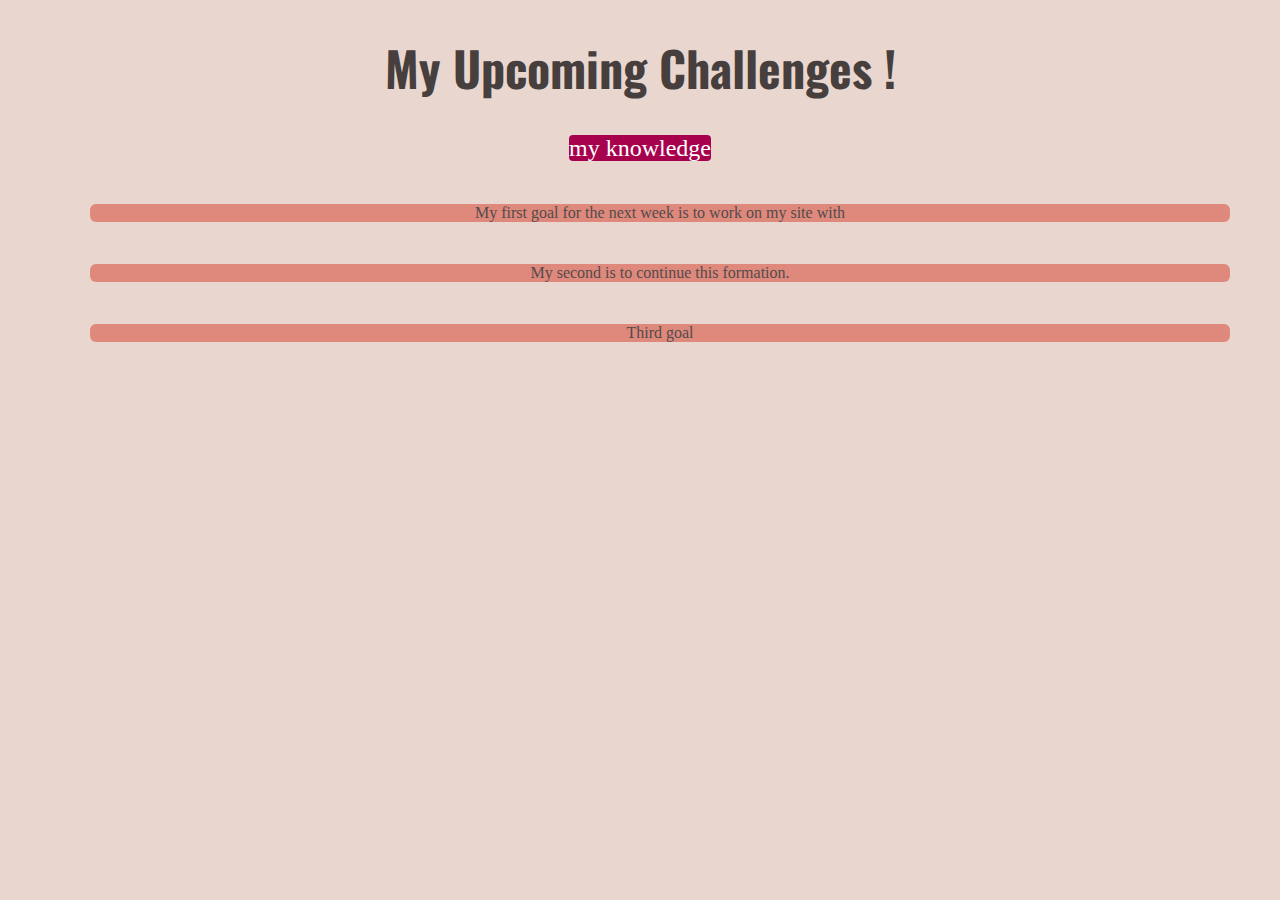
==== full-week.html @ bfe39d59 "first commit" ====
<!DOCTYPE html>
<html lang="en">
  <head>
    <meta charset="UTF-8" />
    <link rel="stylesheet" href="styles/shared.css" />
    <link rel="stylesheet" href="styles/full-week.css" />

    <link rel="preconnect" href="https://fonts.googleapis.com" />
    <link rel="preconnect" href="https://fonts.gstatic.com" crossorigin />
    <link
      href="https://fonts.googleapis.com/css2?family=Fira+Sans&family=Oswald&display=swap"
      rel="stylesheet"
    />

    <link rel="preconnect" href="https://fonts.googleapis.com" />
    <link rel="preconnect" href="https://fonts.gstatic.com" crossorigin />
    <link
      href="https://fonts.googleapis.com/css2?family=Fira+Sans&family=Oswald&display=swap"
      rel="stylesheet"
    />

    <title>My Upcoming Challenges</title>
  </head>
  <body>
    <h1>My Upcoming Challenges !</h1>
    <a href="index.html"> my knowledge</a>

    <ol>
      <li>My first goal for the next week is to work on my site with</li>
      <li>My second is to continue this formation.</li>
      <li>Third goal</li>
    </ol>
  </body>
</html>
---- styles/shared.css ----
body {
    text-align: center;
    background-color: rgb(233, 215, 207);
    color: rgb(83, 75, 75);
  }
  
  h1 {
    font-family: "Oswald", sans-serif;
  }
  
  p {
    font-family: "Fira Sans", sans-serif;
  }
  
  a {
    color: rgb(245, 21, 3);
    text-decoration: none;
  }
  
  a:hover {
    text-decoration: underline;
  }
---- styles/full-week.css ----
h1 {
  font-size: 48px;
  color: rgb(71, 62, 62);
}

a {
  background-color: rgb(167, 1, 78);
  color: white;
  border-radius: 4px;
  font-size: 24px;
}

a:hover {
  text-decoration: none;
  background-color: rgb(180, 12, 9);
}

ol {
  list-style: none;
}

li {
  background-color: rgb(223, 136, 124);
  border-radius: 6px;
  margin: 42px;
}
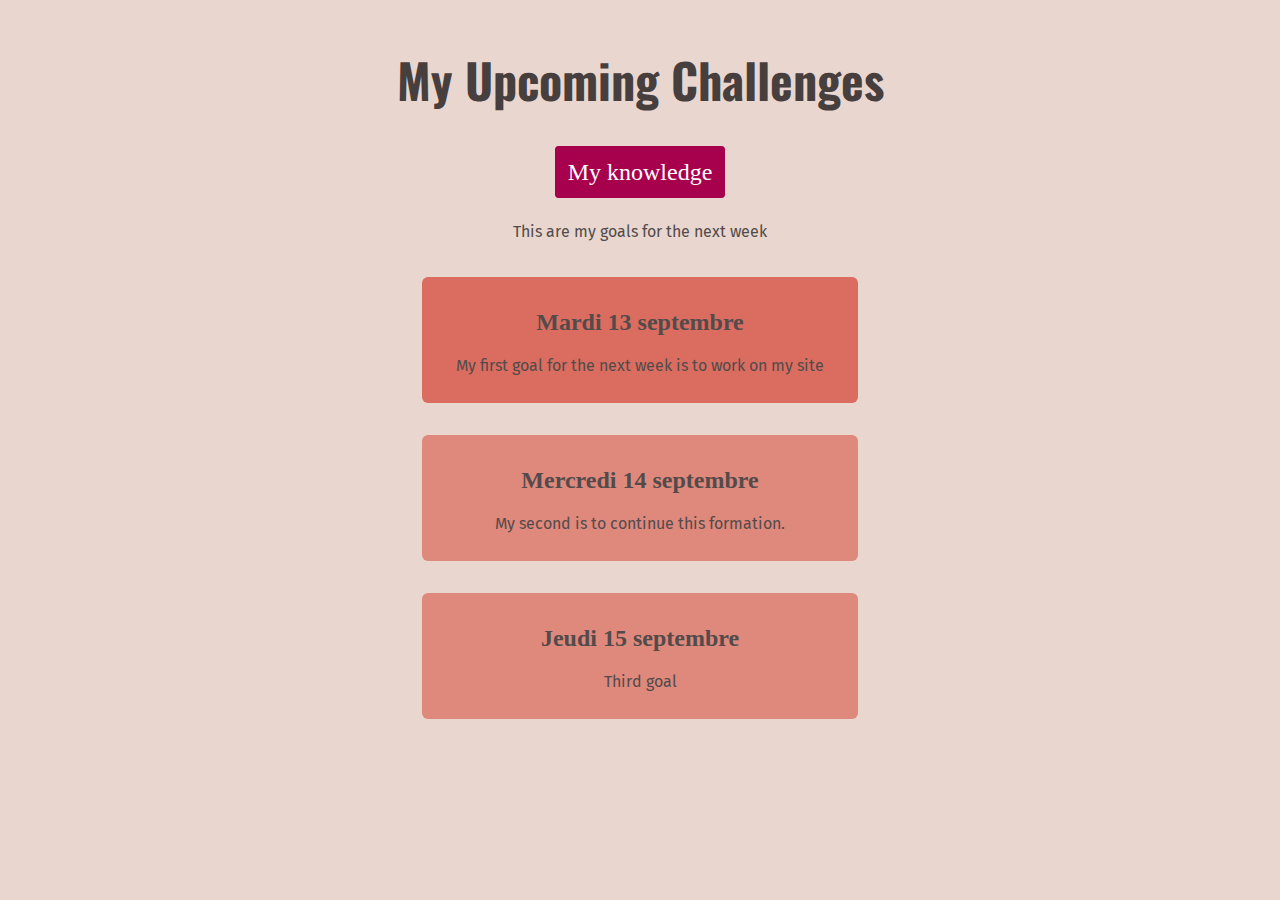
==== commit cecef90e: "work on selectors and combinators" ====
--- a/full-week.html
+++ b/full-week.html
@@ -18,17 +18,30 @@
       href="https://fonts.googleapis.com/css2?family=Fira+Sans&family=Oswald&display=swap"
       rel="stylesheet"
     />
-
     <title>My Upcoming Challenges</title>
   </head>
   <body>
-    <h1>My Upcoming Challenges !</h1>
-    <a href="index.html"> my knowledge</a>
+    <header>
+      <h1>My Upcoming Challenges</h1>
+      <a href="index.html"> My knowledge</a>
+      <p>This are my goals for the next week</p>
+    </header>
 
-    <ol>
-      <li>My first goal for the next week is to work on my site with</li>
-      <li>My second is to continue this formation.</li>
-      <li>Third goal</li>
-    </ol>
+    <main>
+      <ol>
+        <li class="important">
+          <h2>Mardi 13 septembre</h2>
+          <p>My first goal for the next week is to work on my site</p>
+        </li>
+        <li>
+          <h2>Mercredi 14 septembre</h2>
+          <p>My second is to continue this formation.</p>
+        </li>
+        <li>
+          <h2>Jeudi 15 septembre</h2>
+          <p>Third goal</p> 
+        </li>
+      </ol>
+    </main>
   </body>
 </html>
--- a/styles/full-week.css
+++ b/styles/full-week.css
@@ -1,13 +1,21 @@
+.important {
+background-color: rgb(218, 109, 95);
+}
+
+
 h1 {
   font-size: 48px;
   color: rgb(71, 62, 62);
+  padding: 12px;
 }
 
 a {
   background-color: rgb(167, 1, 78);
   color: white;
+  border: 1px solid rgb(167, 1, 78);
   border-radius: 4px;
   font-size: 24px;
+  padding: 12px;
 }
 
 a:hover {
@@ -17,10 +25,18 @@
 
 ol {
   list-style: none;
+  width: 500px;
+  margin: 36px auto 0;
+  padding: 0;
 }
 
 li {
   background-color: rgb(223, 136, 124);
   border-radius: 6px;
-  margin: 42px;
+  margin: 32px;
+  padding: 12px;
 }
+
+header p {
+  margin-top: 36px;
+}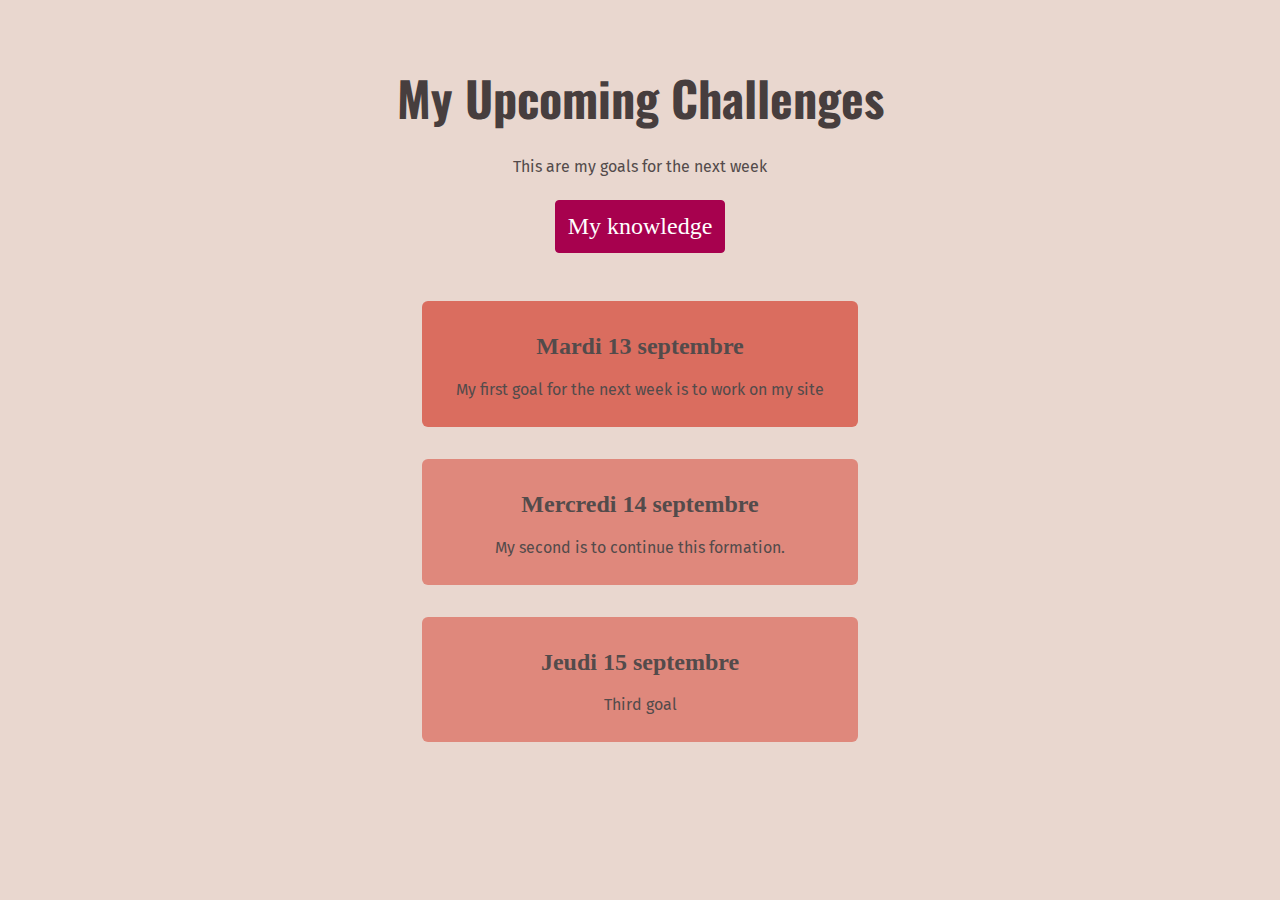
==== commit aea6e9f2: "projet section3" ====
--- a/full-week.html
+++ b/full-week.html
@@ -23,8 +23,8 @@
   <body>
     <header>
       <h1>My Upcoming Challenges</h1>
+      <p id="description">This are my goals for the next week</p>
       <a href="index.html"> My knowledge</a>
-      <p>This are my goals for the next week</p>
     </header>
 
     <main>
--- a/styles/shared.css
+++ b/styles/shared.css
@@ -1,23 +1,23 @@
 body {
-    text-align: center;
-    background-color: rgb(233, 215, 207);
-    color: rgb(83, 75, 75);
-  }
-  
-  h1 {
-    font-family: "Oswald", sans-serif;
-  }
-  
-  p {
-    font-family: "Fira Sans", sans-serif;
-  }
-  
-  a {
-    color: rgb(245, 21, 3);
-    text-decoration: none;
-  }
-  
-  a:hover {
-    text-decoration: underline;
-  }
-  +  text-align: center;
+  background-color: rgb(233, 215, 207);
+  color: rgb(83, 75, 75);
+  margin: 50px;
+}
+
+h1 {
+  font-family: "Oswald", sans-serif;
+}
+
+p {
+  font-family: "Fira Sans", sans-serif;
+}
+
+a {
+  color: rgb(245, 21, 3);
+  text-decoration: none;
+}
+
+a:hover {
+  text-decoration: underline;
+}
--- a/styles/full-week.css
+++ b/styles/full-week.css
@@ -2,11 +2,15 @@
 background-color: rgb(218, 109, 95);
 }
 
+#description {
+  margin: 12px;
+}
 
 h1 {
   font-size: 48px;
   color: rgb(71, 62, 62);
   padding: 12px;
+  margin: 12px;
 }
 
 a {
@@ -16,6 +20,8 @@
   border-radius: 4px;
   font-size: 24px;
   padding: 12px;
+  display: inline-block;
+  margin: 12px;
 }
 
 a:hover {
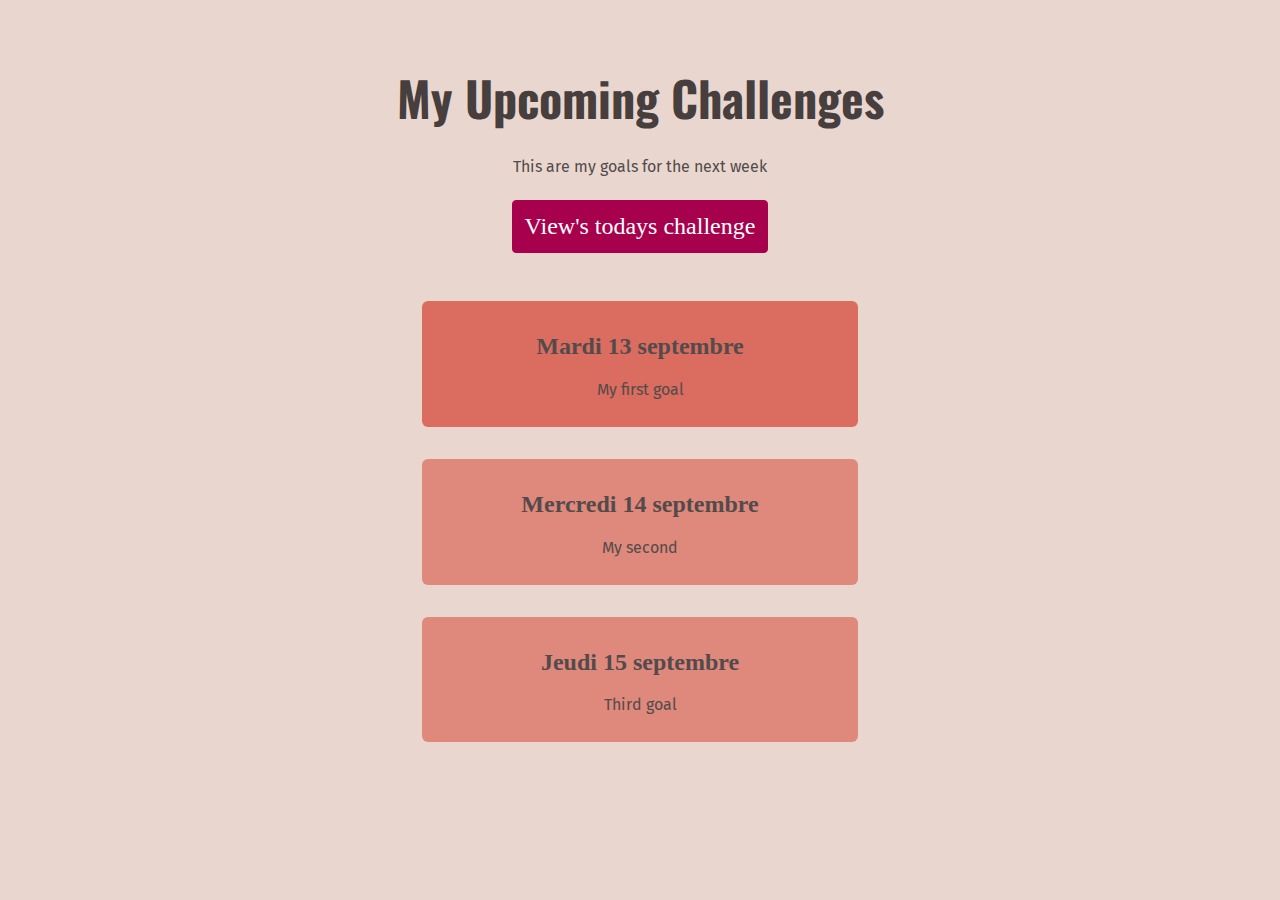
==== commit 76522c09: "maj" ====
--- a/full-week.html
+++ b/full-week.html
@@ -24,18 +24,18 @@
     <header>
       <h1>My Upcoming Challenges</h1>
       <p id="description">This are my goals for the next week</p>
-      <a href="index.html"> My knowledge</a>
+      <a href="index.html"> View's todays challenge</a>
     </header>
 
     <main>
       <ol>
         <li class="important">
           <h2>Mardi 13 septembre</h2>
-          <p>My first goal for the next week is to work on my site</p>
+          <p>My first goal</p>
         </li>
         <li>
           <h2>Mercredi 14 septembre</h2>
-          <p>My second is to continue this formation.</p>
+          <p>My second</p>
         </li>
         <li>
           <h2>Jeudi 15 septembre</h2>
